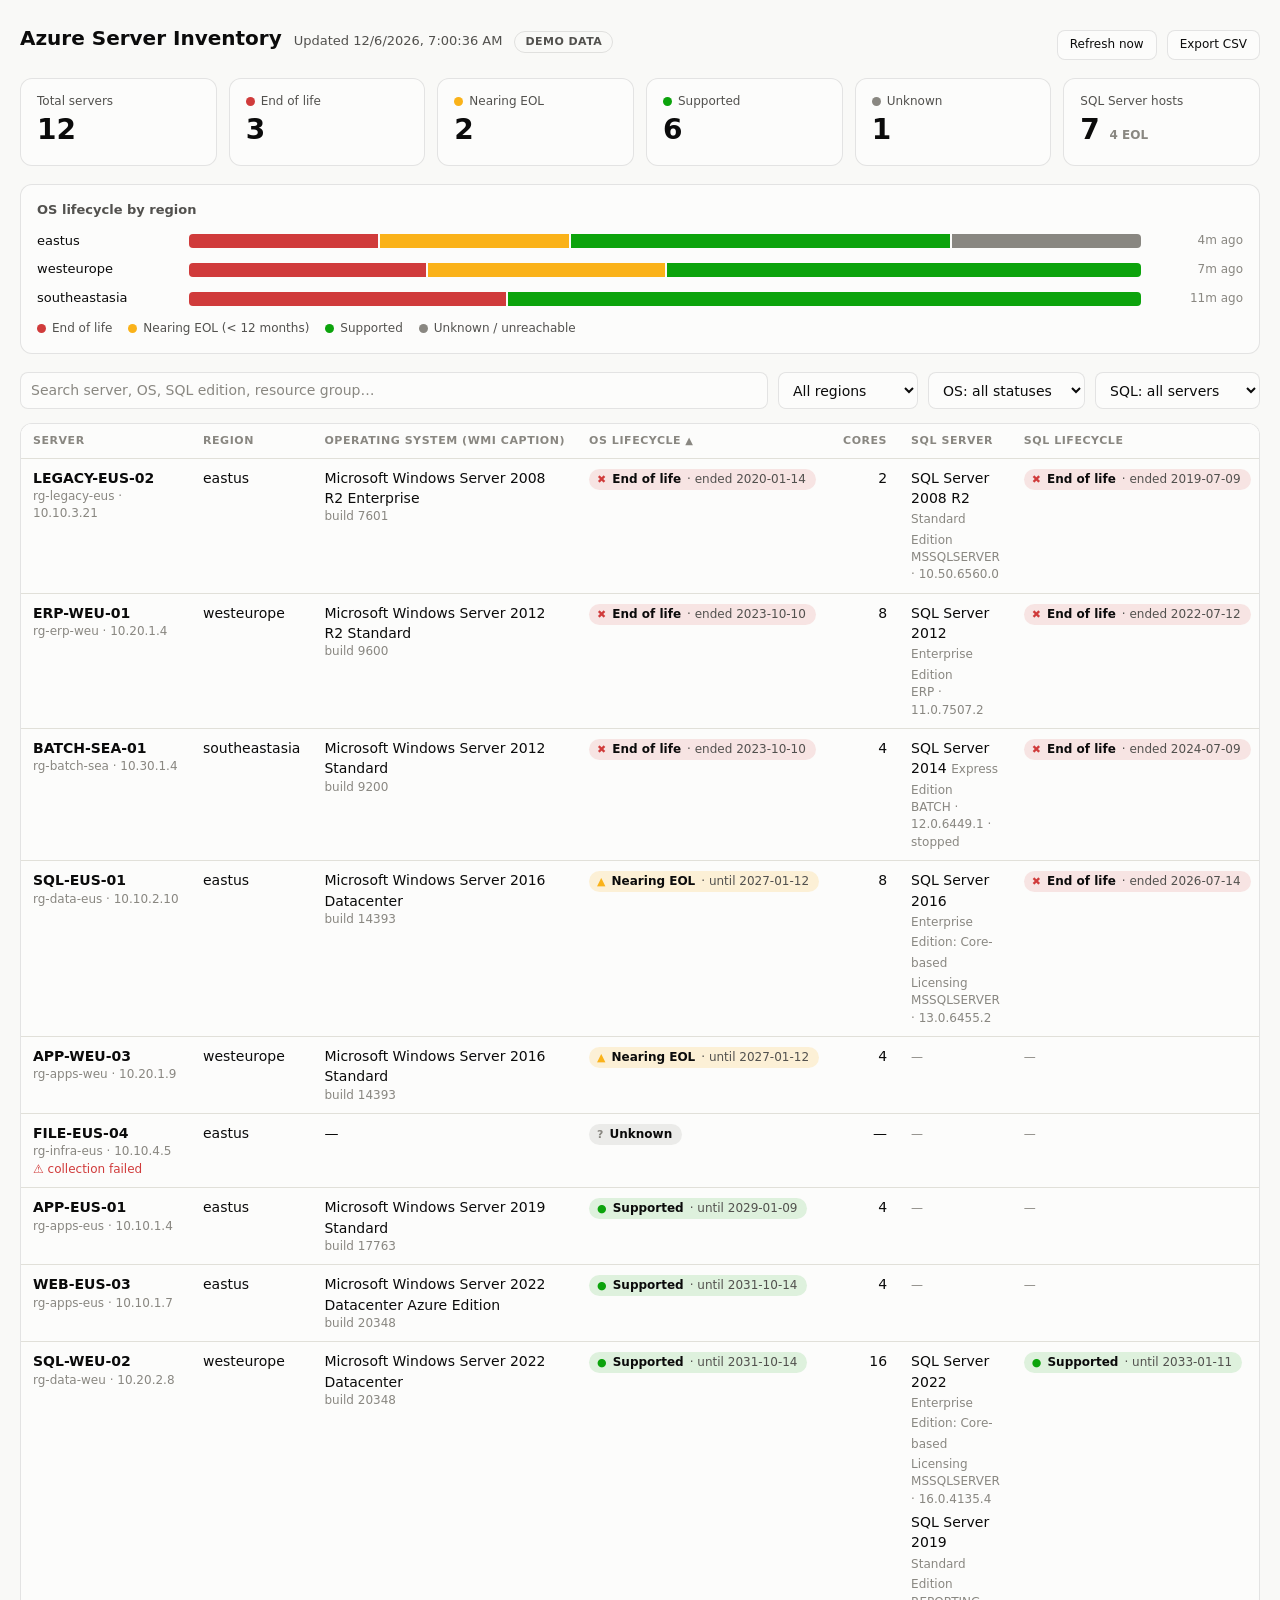
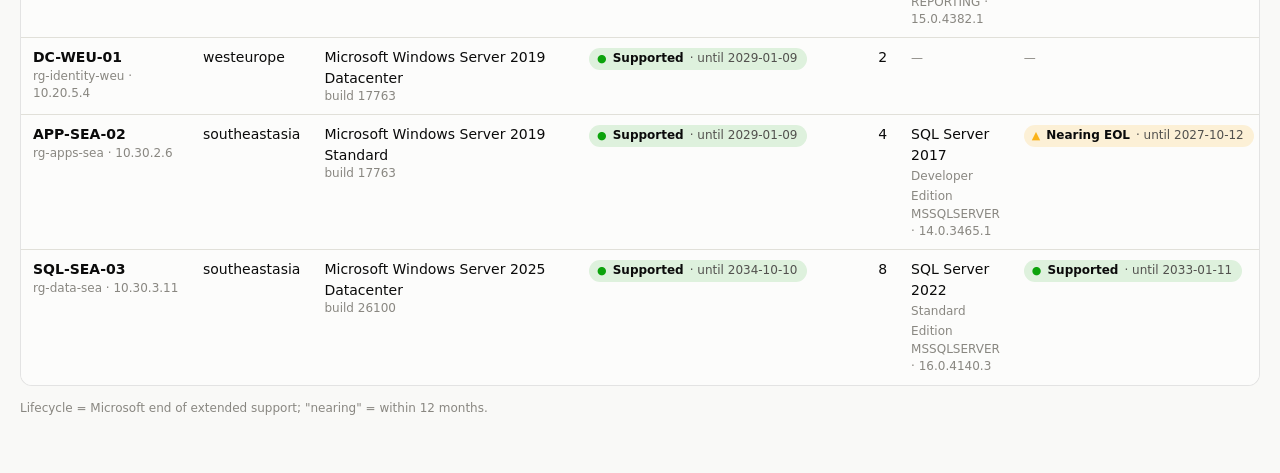
==== dashboard/index.html @ 9113e089 "Add Azure server inventory dashboard with OS and SQL lifecycle status Multi-region WMI inventory sol" ====
<!DOCTYPE html>
<html lang="en">
<head>
  <meta charset="utf-8">
  <meta name="viewport" content="width=device-width, initial-scale=1">
  <title>Azure Server Inventory — OS &amp; SQL Lifecycle</title>
  <link rel="stylesheet" href="styles.css">
</head>
<body>
  <div class="wrap">
    <header>
      <h1>Azure Server Inventory</h1>
      <span class="meta" id="generatedAt"></span>
      <span class="badge-demo" id="demoBadge" hidden>Demo data</span>
      <div class="refresh">
        <span id="countdown"></span>
        <button id="refreshBtn" type="button">Refresh now</button>
        <button id="exportBtn" type="button">Export CSV</button>
      </div>
    </header>

    <div class="tiles" id="tiles"></div>

    <section class="panel">
      <h2>OS lifecycle by region</h2>
      <div id="regionBars"></div>
      <div class="legend">
        <span><span class="dot eol"></span>End of life</span>
        <span><span class="dot nearing"></span>Nearing EOL (&lt; 12 months)</span>
        <span><span class="dot supported"></span>Supported</span>
        <span><span class="dot unknown"></span>Unknown / unreachable</span>
      </div>
    </section>

    <div class="filters">
      <input id="search" type="search" placeholder="Search server, OS, SQL edition, resource group…">
      <select id="regionFilter"><option value="">All regions</option></select>
      <select id="osFilter">
        <option value="">OS: all statuses</option>
        <option value="eol">OS: end of life</option>
        <option value="nearing">OS: nearing EOL</option>
        <option value="supported">OS: supported</option>
        <option value="unknown">OS: unknown</option>
      </select>
      <select id="sqlFilter">
        <option value="">SQL: all servers</option>
        <option value="any">Has SQL Server</option>
        <option value="none">No SQL Server</option>
        <option value="eol">SQL: end of life</option>
        <option value="nearing">SQL: nearing EOL</option>
        <option value="supported">SQL: compliant</option>
      </select>
    </div>

    <div class="table-wrap">
      <table>
        <thead>
          <tr id="headerRow">
            <th data-sort="name">Server</th>
            <th data-sort="region">Region</th>
            <th data-sort="osCaption">Operating system (WMI caption)</th>
            <th data-sort="osStatus">OS lifecycle</th>
            <th data-sort="cores" class="num">Cores</th>
            <th data-sort="sqlSummary">SQL Server</th>
            <th data-sort="sqlStatus">SQL lifecycle</th>
          </tr>
        </thead>
        <tbody id="rows"></tbody>
      </table>
      <div class="empty" id="empty" hidden>No servers match the current filters.</div>
    </div>

    <footer>
      <span>Lifecycle = Microsoft end of extended support; "nearing" = within <span id="nearingMonths"></span> months.</span>
      <span id="regionFreshness"></span>
    </footer>
  </div>

  <script src="config.js"></script>
  <script src="lifecycle.js"></script>
  <script src="sample-data.js"></script>
  <script src="app.js"></script>
</body>
</html>
---- dashboard/styles.css ----
/* Azure Server Inventory dashboard styles.
   Design tokens defined once per color scheme; components reference roles. */

:root {
  --page:           #f9f9f7;
  --surface:        #fcfcfb;
  --ink:            #0b0b0b;
  --ink-secondary:  #52514e;
  --ink-muted:      #898781;
  --hairline:       #e1e0d9;
  --border:         rgba(11, 11, 11, 0.10);

  /* Status palette (fixed - never reused for anything but state) */
  --status-eol:        #d03b3b;
  --status-nearing:    #fab219;
  --status-supported:  #0ca30c;
  --status-unknown:    #898781;

  --status-eol-tint:       rgba(208, 59, 59, 0.12);
  --status-nearing-tint:   rgba(250, 178, 25, 0.16);
  --status-supported-tint: rgba(12, 163, 12, 0.12);
  --status-unknown-tint:   rgba(137, 135, 129, 0.14);
}

@media (prefers-color-scheme: dark) {
  :root {
    --page:          #0d0d0d;
    --surface:       #1a1a19;
    --ink:           #ffffff;
    --ink-secondary: #c3c2b7;
    --ink-muted:     #898781;
    --hairline:      #2c2c2a;
    --border:        rgba(255, 255, 255, 0.10);
  }
}

* { box-sizing: border-box; }

body {
  margin: 0;
  background: var(--page);
  color: var(--ink);
  font-family: system-ui, -apple-system, "Segoe UI", sans-serif;
  font-size: 14px;
  line-height: 1.45;
}

.wrap { max-width: 1280px; margin: 0 auto; padding: 24px 20px 56px; }

/* ---------- Header ---------- */
header { display: flex; flex-wrap: wrap; align-items: baseline; gap: 12px; margin-bottom: 4px; }
header h1 { font-size: 20px; font-weight: 650; margin: 0; }
.meta { color: var(--ink-secondary); font-size: 13px; }
.badge-demo {
  font-size: 11px; font-weight: 600; letter-spacing: 0.04em; text-transform: uppercase;
  border: 1px solid var(--border); border-radius: 999px; padding: 2px 10px;
  color: var(--ink-secondary);
}
.refresh { margin-left: auto; color: var(--ink-muted); font-size: 12px; display: flex; gap: 10px; align-items: center; }
.refresh button {
  background: var(--surface); color: var(--ink); border: 1px solid var(--border);
  border-radius: 8px; padding: 5px 12px; font: inherit; cursor: pointer;
}
.refresh button:hover { border-color: var(--ink-muted); }

/* ---------- Stat tiles ---------- */
.tiles { display: grid; grid-template-columns: repeat(auto-fit, minmax(150px, 1fr)); gap: 12px; margin: 18px 0; }
.tile {
  background: var(--surface); border: 1px solid var(--border); border-radius: 12px;
  padding: 14px 16px; cursor: pointer; text-align: left; font: inherit; color: inherit;
}
.tile:hover { border-color: var(--ink-muted); }
.tile.active { outline: 2px solid var(--ink); outline-offset: -1px; }
.tile .label { color: var(--ink-secondary); font-size: 12px; display: flex; align-items: center; gap: 6px; }
.tile .value { font-size: 28px; font-weight: 650; margin-top: 2px; }
.dot { width: 9px; height: 9px; border-radius: 50%; display: inline-block; flex: none; }
.dot.eol       { background: var(--status-eol); }
.dot.nearing   { background: var(--status-nearing); }
.dot.supported { background: var(--status-supported); }
.dot.unknown   { background: var(--status-unknown); }

/* ---------- Region breakdown ---------- */
.panel {
  background: var(--surface); border: 1px solid var(--border); border-radius: 12px;
  padding: 16px; margin-bottom: 18px;
}
.panel h2 { font-size: 13px; font-weight: 600; color: var(--ink-secondary); margin: 0 0 12px; }
.region-row { display: grid; grid-template-columns: 140px 1fr 90px; gap: 12px; align-items: center; margin-bottom: 10px; }
.region-row:last-child { margin-bottom: 0; }
.region-name { font-size: 13px; color: var(--ink); overflow: hidden; text-overflow: ellipsis; white-space: nowrap; }
.region-age { font-size: 12px; color: var(--ink-muted); text-align: right; font-variant-numeric: tabular-nums; }
.bar { display: flex; height: 14px; border-radius: 4px; overflow: hidden; gap: 2px; background: transparent; }
.bar .seg { min-width: 3px; }
.bar .seg.eol       { background: var(--status-eol); }
.bar .seg.nearing   { background: var(--status-nearing); }
.bar .seg.supported { background: var(--status-supported); }
.bar .seg.unknown   { background: var(--status-unknown); }
.legend { display: flex; gap: 16px; margin-top: 12px; font-size: 12px; color: var(--ink-secondary); flex-wrap: wrap; }
.legend span { display: inline-flex; align-items: center; gap: 6px; }

/* ---------- Filters ---------- */
.filters { display: flex; gap: 10px; flex-wrap: wrap; margin-bottom: 14px; }
.filters input, .filters select {
  background: var(--surface); color: var(--ink); border: 1px solid var(--border);
  border-radius: 8px; padding: 7px 10px; font: inherit;
}
.filters input { flex: 1 1 220px; min-width: 180px; }
.filters input::placeholder { color: var(--ink-muted); }

/* ---------- Table ---------- */
.table-wrap { overflow-x: auto; background: var(--surface); border: 1px solid var(--border); border-radius: 12px; }
table { border-collapse: collapse; width: 100%; min-width: 960px; }
th, td { text-align: left; padding: 9px 12px; border-bottom: 1px solid var(--hairline); vertical-align: top; }
tbody tr:last-child td { border-bottom: none; }
th {
  font-size: 11px; font-weight: 600; letter-spacing: 0.05em; text-transform: uppercase;
  color: var(--ink-muted); cursor: pointer; user-select: none; white-space: nowrap;
  position: sticky; top: 0; background: var(--surface);
}
th .arrow { font-size: 10px; }
tbody tr:hover td { background: color-mix(in srgb, var(--ink) 4%, transparent); }
td.num { font-variant-numeric: tabular-nums; text-align: right; }
th.num { text-align: right; }
.server-name { font-weight: 600; white-space: nowrap; }
td:first-child { min-width: 170px; }
.sub { color: var(--ink-muted); font-size: 12px; }
.error-note { color: var(--status-eol); font-size: 12px; }

/* Status pill: icon + label + color, never color alone */
.pill {
  display: inline-flex; align-items: center; gap: 6px;
  border-radius: 999px; padding: 2px 10px 2px 8px;
  font-size: 12px; font-weight: 600; color: var(--ink); white-space: nowrap;
}
.pill .icon { font-size: 11px; line-height: 1; }
.pill.eol       { background: var(--status-eol-tint); }
.pill.eol .icon { color: var(--status-eol); }
.pill.nearing       { background: var(--status-nearing-tint); }
.pill.nearing .icon { color: var(--status-nearing); }
.pill.supported       { background: var(--status-supported-tint); }
.pill.supported .icon { color: var(--status-supported); }
.pill.unknown       { background: var(--status-unknown-tint); }
.pill.unknown .icon { color: var(--status-unknown); }
.pill .until { font-weight: 400; color: var(--ink-secondary); }

.sql-instance { margin-bottom: 4px; }
.sql-instance:last-child { margin-bottom: 0; }

.empty { padding: 32px; text-align: center; color: var(--ink-muted); }

footer { margin-top: 14px; color: var(--ink-muted); font-size: 12px; display: flex; gap: 16px; flex-wrap: wrap; }
footer a { color: inherit; }
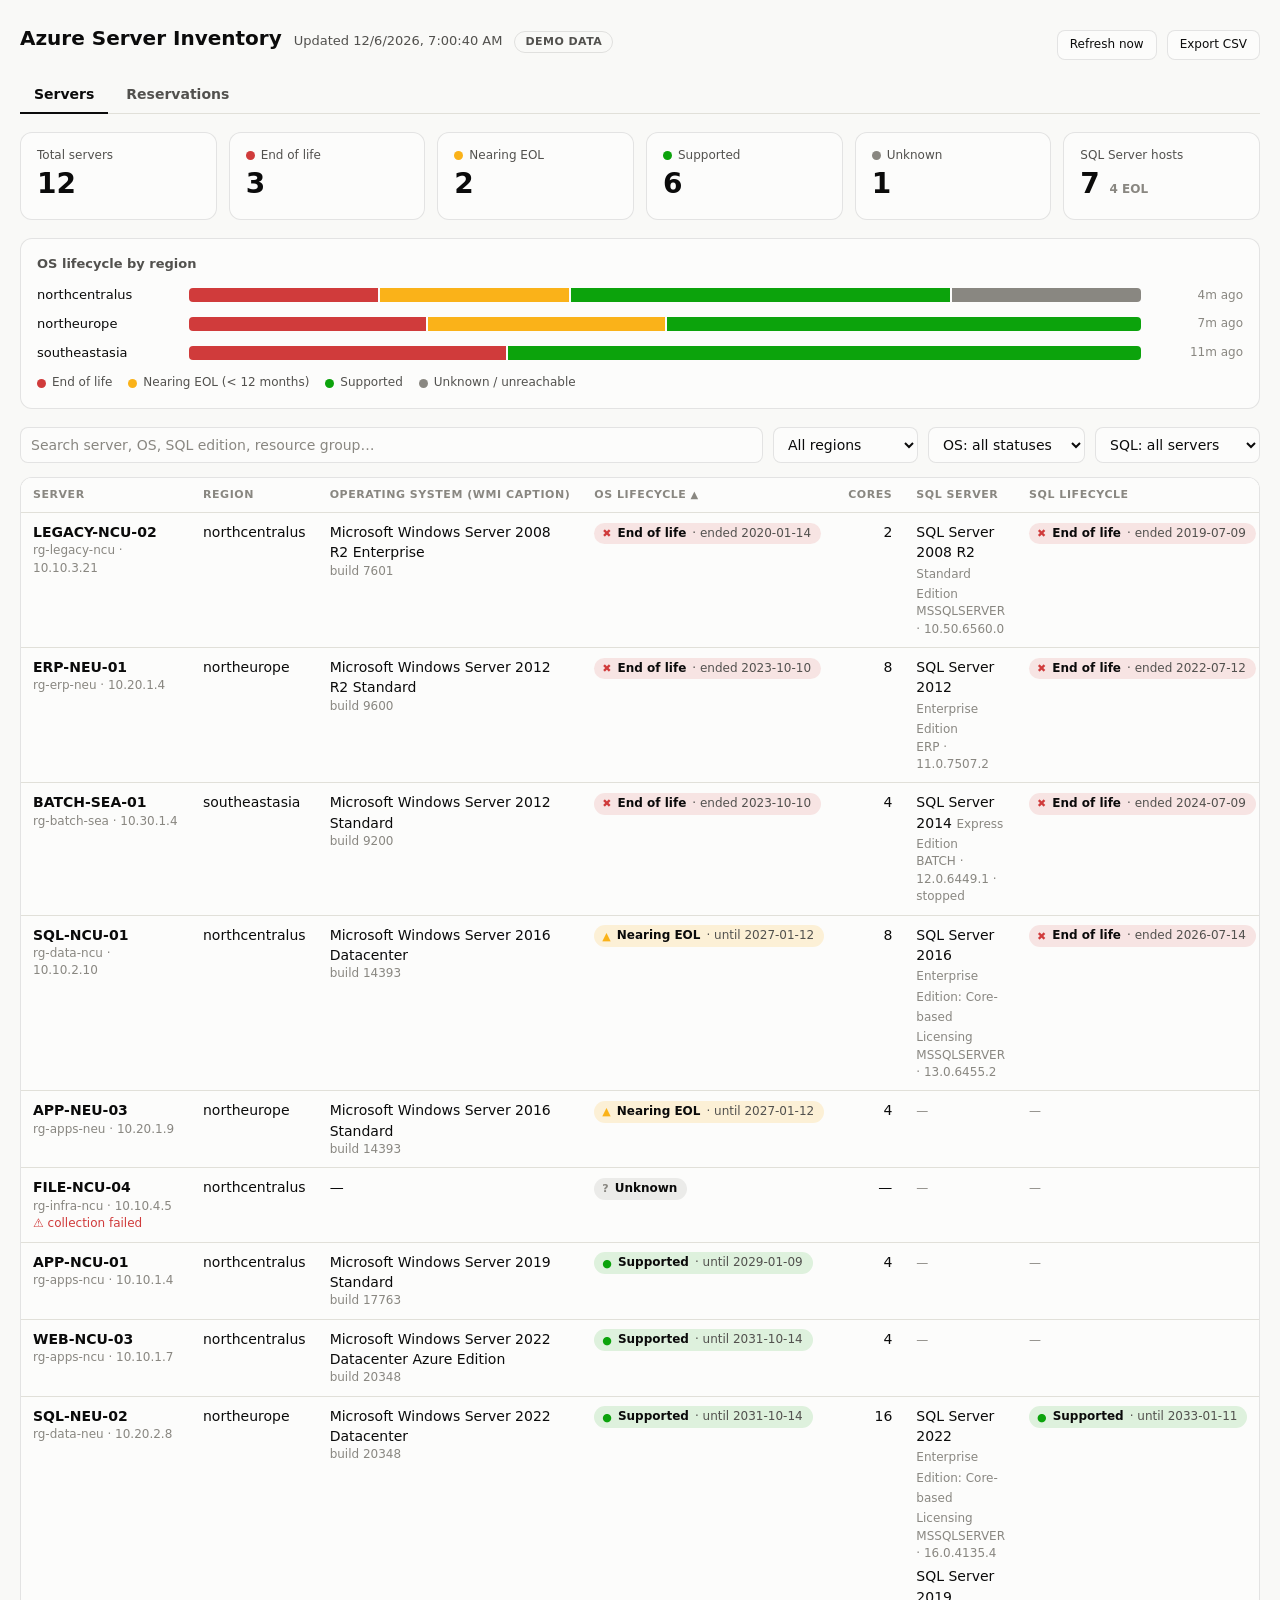
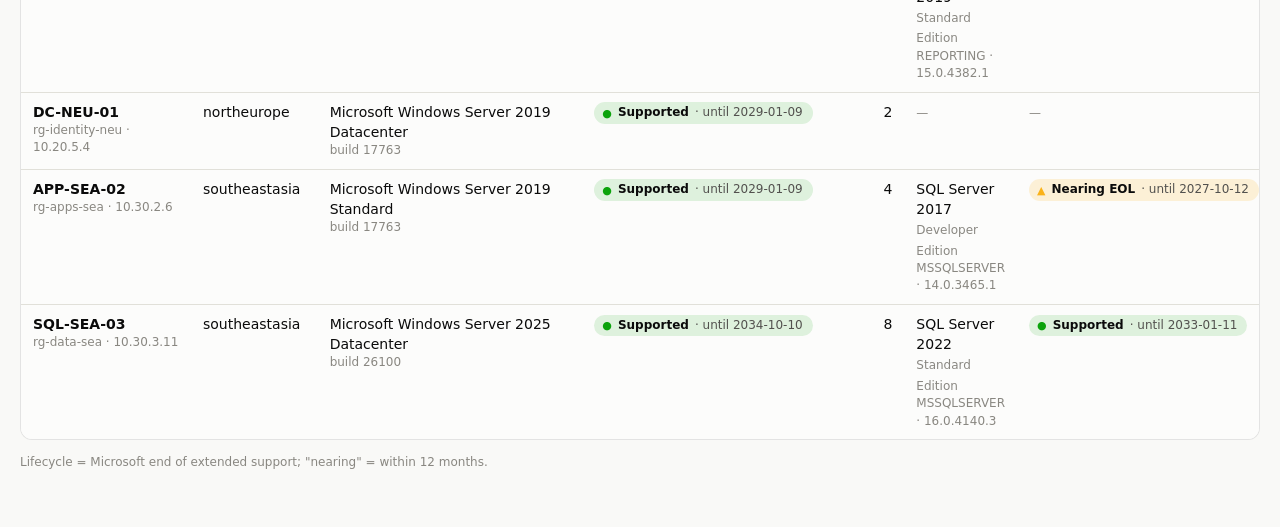
==== commit f959179d: "Serve reservation savings from the function app and the dashboard Adds a Reservations tab beside Ser" ====
--- a/dashboard/index.html
+++ b/dashboard/index.html
@@ -12,73 +12,159 @@
       <h1>Azure Server Inventory</h1>
       <span class="meta" id="generatedAt"></span>
       <span class="badge-demo" id="demoBadge" hidden>Demo data</span>
-      <div class="refresh">
+      <div class="refresh" id="serversToolbar">
         <span id="countdown"></span>
         <button id="refreshBtn" type="button">Refresh now</button>
         <button id="exportBtn" type="button">Export CSV</button>
       </div>
     </header>
 
-    <div class="tiles" id="tiles"></div>
+    <nav class="tabs" role="tablist" aria-label="Views">
+      <button class="tab-btn active" type="button" role="tab" id="tabbtn-servers"
+              data-tab="servers" aria-controls="tab-servers" aria-selected="true">Servers</button>
+      <button class="tab-btn" type="button" role="tab" id="tabbtn-reservations"
+              data-tab="reservations" aria-controls="tab-reservations" aria-selected="false">Reservations</button>
+    </nav>
 
-    <section class="panel">
-      <h2>OS lifecycle by region</h2>
-      <div id="regionBars"></div>
-      <div class="legend">
-        <span><span class="dot eol"></span>End of life</span>
-        <span><span class="dot nearing"></span>Nearing EOL (&lt; 12 months)</span>
-        <span><span class="dot supported"></span>Supported</span>
-        <span><span class="dot unknown"></span>Unknown / unreachable</span>
+    <!-- ================================================== Servers ====== -->
+    <div id="tab-servers" role="tabpanel" aria-labelledby="tabbtn-servers">
+      <div class="tiles" id="tiles"></div>
+
+      <section class="panel">
+        <h2>OS lifecycle by region</h2>
+        <div id="regionBars"></div>
+        <div class="legend">
+          <span><span class="dot eol"></span>End of life</span>
+          <span><span class="dot nearing"></span>Nearing EOL (&lt; 12 months)</span>
+          <span><span class="dot supported"></span>Supported</span>
+          <span><span class="dot unknown"></span>Unknown / unreachable</span>
+        </div>
+      </section>
+
+      <div class="filters">
+        <input id="search" type="search" placeholder="Search server, OS, SQL edition, resource group…">
+        <select id="regionFilter"><option value="">All regions</option></select>
+        <select id="osFilter">
+          <option value="">OS: all statuses</option>
+          <option value="eol">OS: end of life</option>
+          <option value="nearing">OS: nearing EOL</option>
+          <option value="supported">OS: supported</option>
+          <option value="unknown">OS: unknown</option>
+        </select>
+        <select id="sqlFilter">
+          <option value="">SQL: all servers</option>
+          <option value="any">Has SQL Server</option>
+          <option value="none">No SQL Server</option>
+          <option value="eol">SQL: end of life</option>
+          <option value="nearing">SQL: nearing EOL</option>
+          <option value="supported">SQL: compliant</option>
+        </select>
       </div>
-    </section>
 
-    <div class="filters">
-      <input id="search" type="search" placeholder="Search server, OS, SQL edition, resource group…">
-      <select id="regionFilter"><option value="">All regions</option></select>
-      <select id="osFilter">
-        <option value="">OS: all statuses</option>
-        <option value="eol">OS: end of life</option>
-        <option value="nearing">OS: nearing EOL</option>
-        <option value="supported">OS: supported</option>
-        <option value="unknown">OS: unknown</option>
-      </select>
-      <select id="sqlFilter">
-        <option value="">SQL: all servers</option>
-        <option value="any">Has SQL Server</option>
-        <option value="none">No SQL Server</option>
-        <option value="eol">SQL: end of life</option>
-        <option value="nearing">SQL: nearing EOL</option>
-        <option value="supported">SQL: compliant</option>
-      </select>
+      <div class="table-wrap">
+        <table>
+          <thead>
+            <tr id="headerRow">
+              <th data-sort="name">Server</th>
+              <th data-sort="region">Region</th>
+              <th data-sort="osCaption">Operating system (WMI caption)</th>
+              <th data-sort="osStatus">OS lifecycle</th>
+              <th data-sort="cores" class="num">Cores</th>
+              <th data-sort="sqlSummary">SQL Server</th>
+              <th data-sort="sqlStatus">SQL lifecycle</th>
+            </tr>
+          </thead>
+          <tbody id="rows"></tbody>
+        </table>
+        <div class="empty" id="empty" hidden>No servers match the current filters.</div>
+      </div>
+
+      <footer>
+        <span>Lifecycle = Microsoft end of extended support; "nearing" = within <span id="nearingMonths"></span> months.</span>
+        <span id="regionFreshness"></span>
+      </footer>
     </div>
 
-    <div class="table-wrap">
-      <table>
-        <thead>
-          <tr id="headerRow">
-            <th data-sort="name">Server</th>
-            <th data-sort="region">Region</th>
-            <th data-sort="osCaption">Operating system (WMI caption)</th>
-            <th data-sort="osStatus">OS lifecycle</th>
-            <th data-sort="cores" class="num">Cores</th>
-            <th data-sort="sqlSummary">SQL Server</th>
-            <th data-sort="sqlStatus">SQL lifecycle</th>
-          </tr>
-        </thead>
-        <tbody id="rows"></tbody>
-      </table>
-      <div class="empty" id="empty" hidden>No servers match the current filters.</div>
+    <!-- ============================================= Reservations ====== -->
+    <div id="tab-reservations" role="tabpanel" aria-labelledby="tabbtn-reservations" hidden>
+      <div class="tab-head">
+        <span class="meta" id="resGeneratedAt">Loading reservations…</span>
+        <div class="refresh">
+          <button id="resRefreshBtn" type="button">Refresh now</button>
+          <button id="resExportBtn" type="button">Export CSV</button>
+        </div>
+      </div>
+
+      <div id="resWarnings"></div>
+
+      <div class="tiles" id="resTiles"></div>
+
+      <section class="panel">
+        <h2>Monthly saving by reservation</h2>
+        <p class="panel-note">
+          Bar length is the pay-as-you-go cost of the same capacity, so longer means
+          more spend at stake. The filled part is what the reservation saves you;
+          its color is whether you are actually <em>realizing</em> that saving at
+          current utilization.
+        </p>
+        <div id="resBars"></div>
+        <div class="legend">
+          <span><span class="dot supported"></span>Fully used — saving realized</span>
+          <span><span class="dot nearing"></span>Under-used — saving partly lost</span>
+          <span><span class="dot eol"></span>Losing money — costs more than the usage it covers</span>
+          <span><span class="dot unknown"></span>Utilization unknown</span>
+        </div>
+      </section>
+
+      <div class="filters">
+        <input id="resSearch" type="search" placeholder="Search reservation, SKU, region, order id…">
+        <select id="resRegionFilter"><option value="">All regions</option></select>
+        <select id="resTypeFilter"><option value="">All resource types</option></select>
+        <select id="resHealthFilter">
+          <option value="">All reservations</option>
+          <option value="good">Realizing the saving</option>
+          <option value="nearing">Under-used (&lt; 90%)</option>
+          <option value="eol">Losing money</option>
+          <option value="expiring">Expiring within 3 months</option>
+        </select>
+      </div>
+
+      <div class="table-wrap">
+        <table>
+          <thead>
+            <tr id="resHeaderRow">
+              <th data-sort="name">Reservation</th>
+              <th data-sort="region">Region</th>
+              <th data-sort="quantity" class="num">Qty</th>
+              <th data-sort="term">Term</th>
+              <th data-sort="monthlyCost" class="num">Cost / month</th>
+              <th data-sort="payGoMonthlyCost" class="num">Pay-as-you-go</th>
+              <th data-sort="monthlySaving" class="num">Saving / month</th>
+              <th data-sort="utilizationPercent">Utilization</th>
+              <th data-sort="monthsRemaining" class="num">Months left</th>
+              <th data-sort="costSource">Cost source</th>
+            </tr>
+          </thead>
+          <tbody id="resRows"></tbody>
+        </table>
+        <div class="empty" id="resEmpty" hidden>No reservations match the current filters.</div>
+      </div>
+
+      <footer>
+        <span>
+          Savings compare the reservation against public pay-as-you-go rates for the
+          same SKU (base compute rate — a reservation never discounts a Windows or
+          SQL licence). "Realized" scales that by actual utilization.
+        </span>
+        <span id="resCostMonth"></span>
+      </footer>
     </div>
-
-    <footer>
-      <span>Lifecycle = Microsoft end of extended support; "nearing" = within <span id="nearingMonths"></span> months.</span>
-      <span id="regionFreshness"></span>
-    </footer>
   </div>
 
   <script src="config.js"></script>
   <script src="lifecycle.js"></script>
   <script src="sample-data.js"></script>
   <script src="app.js"></script>
+  <script src="reservations.js"></script>
 </body>
 </html>
--- a/dashboard/styles.css
+++ b/dashboard/styles.css
@@ -150,3 +150,72 @@
 
 footer { margin-top: 14px; color: var(--ink-muted); font-size: 12px; display: flex; gap: 16px; flex-wrap: wrap; }
 footer a { color: inherit; }
+
+/* ---------- Tabs ---------- */
+.tabs { display: flex; gap: 4px; margin: 16px 0 4px; border-bottom: 1px solid var(--hairline); }
+.tab-btn {
+  background: none; border: none; border-bottom: 2px solid transparent;
+  color: var(--ink-secondary); font: inherit; font-weight: 550;
+  padding: 8px 14px; margin-bottom: -1px; cursor: pointer;
+}
+.tab-btn:hover { color: var(--ink); }
+.tab-btn.active { color: var(--ink); border-bottom-color: var(--ink); }
+.tab-head { display: flex; align-items: baseline; gap: 12px; margin-top: 16px; }
+.tab-head .refresh { margin-left: auto; }
+
+/* ---------- Reservations ---------- */
+.tile.static { cursor: default; }
+.tile.static:hover { border-color: var(--border); }
+/* Proportional figures for display-size values; tabular is for table columns. */
+.tile .value.money { font-variant-numeric: proportional-nums; font-size: 24px; }
+.tile-sub { display: block; color: var(--ink-muted); font-size: 12px; margin-top: 2px; }
+
+.panel-note { color: var(--ink-secondary); font-size: 12px; margin: -4px 0 14px; max-width: 76ch; }
+
+.res-row { display: grid; grid-template-columns: 180px 1fr 96px; gap: 12px; align-items: center; margin-bottom: 10px; }
+.res-row:last-child { margin-bottom: 0; }
+.res-name { font-size: 13px; overflow: hidden; text-overflow: ellipsis; white-space: nowrap; }
+.res-figure { font-size: 13px; text-align: right; font-variant-numeric: tabular-nums; color: var(--ink-secondary); }
+
+/* Meter: fill carries state, the track is a lighter step of the same ramp, so
+   the state reads across the whole bar. Data-end rounded, baseline square. */
+.meter { display: flex; }
+.meter-track {
+  height: 14px; border-radius: 0 4px 4px 0;
+  background: var(--status-unknown-tint); min-width: 3px;
+}
+.meter-fill { height: 100%; border-radius: 0 4px 4px 0; }
+.meter-fill:not([style*=":0%"]) { min-width: 3px; }
+.meter-fill.good    { background: var(--status-supported); }
+.meter-fill.nearing { background: var(--status-nearing); }
+.meter-fill.eol     { background: var(--status-eol); }
+.meter-fill.unknown { background: var(--status-unknown); }
+.meter-track:has(.meter-fill.good)    { background: var(--status-supported-tint); }
+.meter-track:has(.meter-fill.nearing) { background: var(--status-nearing-tint); }
+.meter-track:has(.meter-fill.eol)     { background: var(--status-eol-tint); }
+.meter.small { width: 64px; }
+.meter.small .meter-track, .meter.small .meter-fill { height: 8px; border-radius: 0 3px 3px 0; }
+
+.util { display: flex; align-items: center; gap: 8px; }
+.util-value { font-size: 12px; font-variant-numeric: tabular-nums; color: var(--ink-secondary); }
+.health-icon.good    { color: var(--status-supported); }
+.health-icon.nearing { color: var(--status-nearing); }
+.health-icon.eol     { color: var(--status-eol); }
+.health-icon.unknown { color: var(--status-unknown); }
+
+td.num.positive { color: var(--ink); }
+td.num.negative { color: var(--status-eol); }
+.source-tag {
+  font-size: 11px; color: var(--ink-secondary); border: 1px solid var(--border);
+  border-radius: 999px; padding: 1px 8px; white-space: nowrap;
+}
+/* Status color rides the glyph, never the words: the amber step is 1.79:1 on
+   the light surface and unreadable as text. */
+.note-flag { color: var(--ink-secondary); font-size: 12px; max-width: 34ch; }
+.note-flag::before { content: "\26A0"; color: var(--status-nearing); margin-right: 4px; }
+.omission { margin-top: 12px; max-width: 76ch; }
+
+.banner {
+  background: var(--status-nearing-tint); border: 1px solid var(--border);
+  border-radius: 10px; padding: 10px 14px; margin: 16px 0 0; font-size: 13px;
+}
